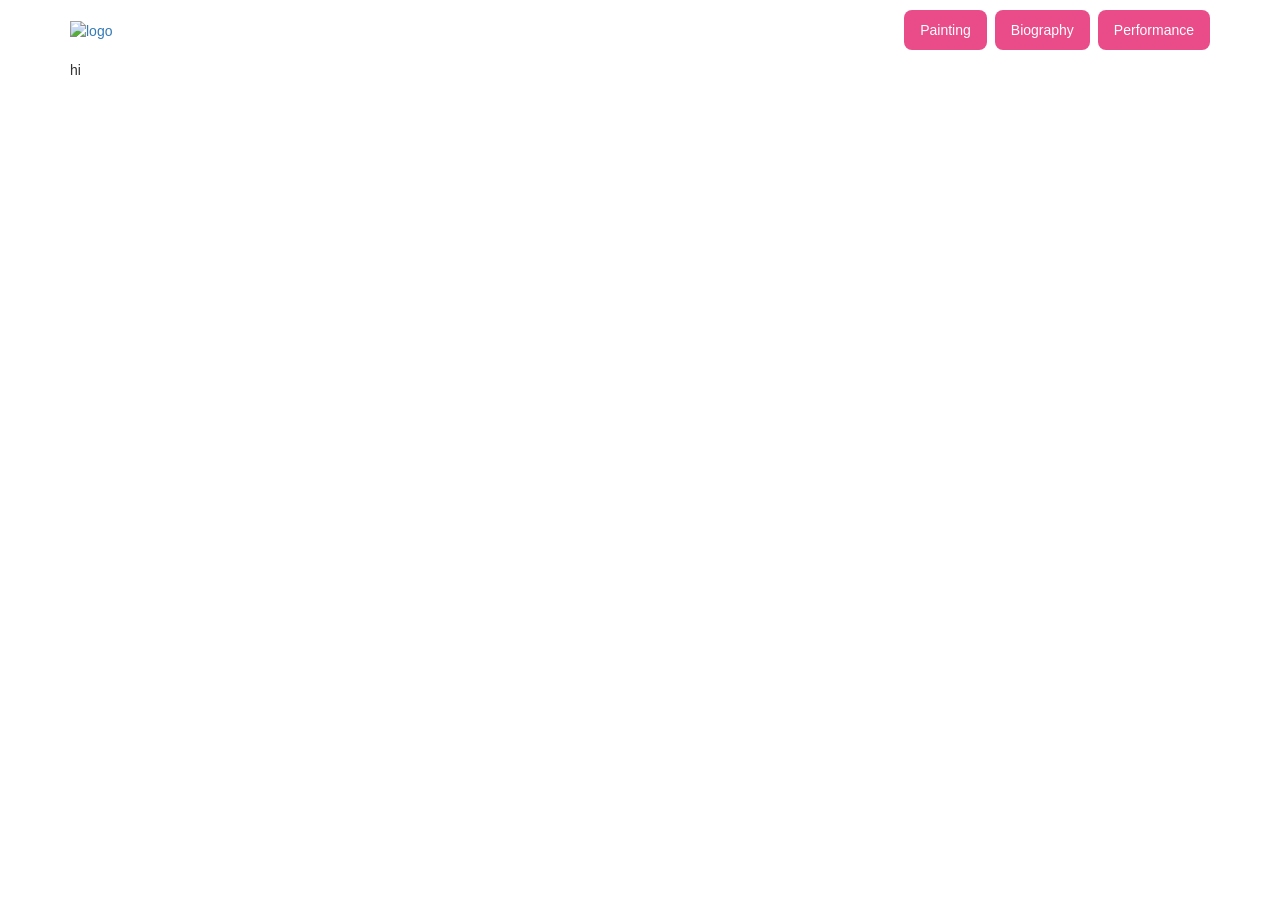
==== bio.html @ 88b63300 "Add files via upload" ====
<!DOCTYPE html>
<html lang="en">
<head>

<title>Biography</title>

<meta charset="utf-8">
<meta name="viewport" content="width=device-width, initial-scale=1">

<!-- bootstrap css -->
<link rel="stylesheet" href="https://maxcdn.bootstrapcdn.com/bootstrap/3.4.1/css/bootstrap.min.css">
<link href="main.css" rel="stylesheet" />
</head>

<body data-page="biography">

<!-- Navigation -->
<nav>
  <div class="nav">
  <div class="container">
    <div class="nav-bar">

      <!-- Logo on the left -->
      <a href="index.html" class="nav-logo">
        <img src="pictures/emma website-2.png"
             alt="logo"
             style="height:90px; width:auto;">
      </a>

      <!-- Menu toggle (mobile only) -->
      <button class="button-1 nav-toggle" id="nav-toggle"
        aria-label="Menu" aria-expanded="false" aria-controls="nav-links">
        &#9776;
      </button>

      <!-- Navigation buttons on the right -->
      <div class="nav-links" id="nav-links">
        <button class="button-1" id="painting"
          onclick="location.href='index.html'">
          Painting
        </button>

        <button class="button-1" id="biography"
          onclick="location.href='bio.html'">
          Biography
        </button>

        <button class="button-1" id="performance"
          onclick="location.href='video.html'">
          Performance
        </button>
      </div>

    </div>
  </div>
  </div>
</nav>

<!-- Biography content -->
<div class="container">
  <p>hi</p>
</div>


<script src="https://ajax.googleapis.com/ajax/libs/jquery/3.7.1/jquery.min.js"></script>

<script src="https://maxcdn.bootstrapcdn.com/bootstrap/3.4.1/js/bootstrap.min.js"></script>

<script src="floaters.js"></script>

<script src="script.js"></script>
</body>
</html>
---- main.css ----
.img {
  width: 100%;
  margin-top: 50px;
}

.nav {
  margin: 10px;
}

/* Drifting background cutouts (see floaters.js) */
.floaters {
  position: absolute; /* covers the whole page and scrolls with it */
  top: 0;
  left: 0;
  width: 100%;
  height: 100%;       /* replaced by the full page height in floaters.js */
  overflow: hidden;
  pointer-events: none;
  z-index: -1;
}

.floater {
  position: absolute;
  top: 0;
  left: 0;
  height: auto;
  will-change: transform;
  user-select: none;
  transition: filter 150ms;
}

/* Grab hand when hovering a cutout, closed hand while dragging */
html.floaters-can-grab,
html.floaters-can-grab body {
  cursor: grab;
}

html.floaters-grabbing,
html.floaters-grabbing * {
  cursor: grabbing !important;
  user-select: none;
}

/* Lift the cutout slightly while it's held */
.floater-held {
  filter: drop-shadow(0 12px 24px rgba(0, 0, 0, 0.18));
}

/* Logo left, buttons right, on one line */
.nav-bar {
  display: flex;
  align-items: center;
  justify-content: space-between;
  flex-wrap: nowrap;
  position: relative;
}

.nav-links {
  display: flex;
  gap: 8px;
  flex-shrink: 0;
}

.button-1.nav-toggle {
  display: none;
  font-size: 20px;
}

/* Mobile: collapse buttons into a dropdown */
@media (max-width: 520px) {
  /* No drifting cutouts on mobile screens */
  .floaters {
    display: none;
  }

  .button-1.nav-toggle {
    display: inline-block;
  }

  .nav-links {
    display: none;
    flex-direction: column;
    position: absolute;
    top: 100%;
    right: 0;
    z-index: 1000;
    padding: 8px;
    background-color: #FFFFFF;
    border-radius: 8px;
    box-shadow: 0 4px 12px rgba(0, 0, 0, 0.15);
  }

  .nav-links.open {
    display: flex;
  }
}

.responsive {
  max-width: 100%;
  height: auto;
}

button:disabled {
  background-color: grey;
  color: white;
  opacity: 0.7;
  cursor: default;
}

.button-1 {
  background-color: #EA4C89;
  border-radius: 8px;
  border-style: none;
  box-sizing: border-box;
  color: #FFFFFF;
  cursor: pointer;
  display: inline-block;
  font-family: "Haas Grot Text R Web", "Helvetica Neue", Helvetica, Arial, sans-serif;
  font-size: 14px;
  font-weight: 500;
  height: 40px;
  line-height: 20px;
  list-style: none;
  margin: 0;
  outline: none;
  padding: 10px 16px;
  position: relative;
  text-align: center;
  text-decoration: none;
  transition: color 100ms;
  vertical-align: baseline;
  user-select: none;
  -webkit-user-select: none;
  touch-action: manipulation;
}

.button-1:hover,
.button-1:focus {
  background-color: #F082AC;
}
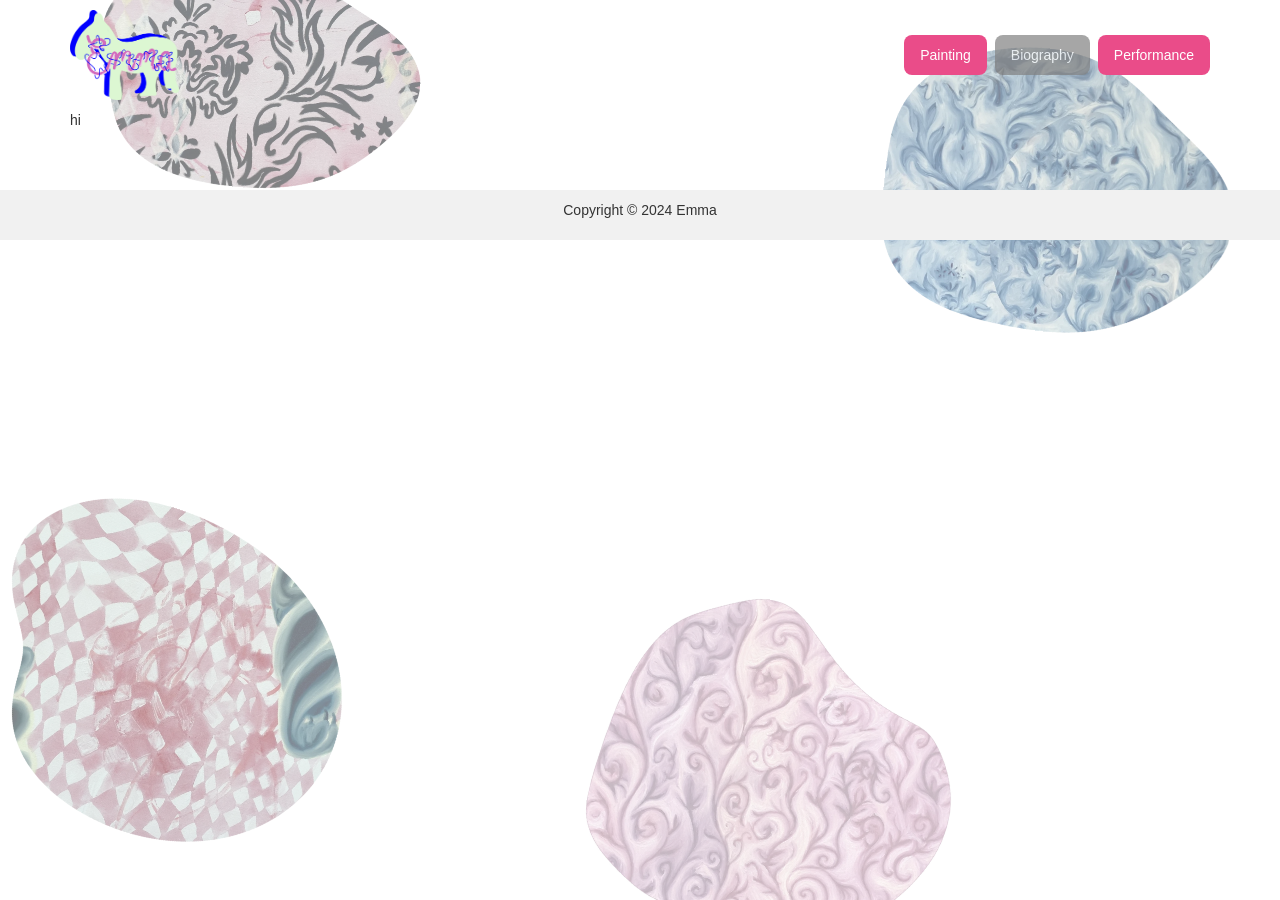
==== commit ee075728: "gallery2 for older works" ====
--- a/bio.html
+++ b/bio.html
@@ -61,6 +61,14 @@
   <p>hi</p>
 </div>
 
+<footer>
+  <div class="footer">
+    <div class="container">
+      <p>Copyright &copy; 2024 Emma</p>
+    </div>
+  </div>  
+</footer>
+
 
 <script src="https://ajax.googleapis.com/ajax/libs/jquery/3.7.1/jquery.min.js"></script>
 
--- a/main.css
+++ b/main.css
@@ -5,6 +5,13 @@
 
 .nav {
   margin: 10px;
+}
+
+.footer {
+  background-color: #f1f1f1;
+  padding: 10px 0;
+  text-align: center;
+  margin-top: 50px;
 }
 
 /* Drifting background cutouts (see floaters.js) */
@@ -100,6 +107,11 @@
   height: auto;
 }
 
+/* Paintings in the gallery (built by paintings.js) */
+.painting {
+  width: 500px;
+}
+
 button:disabled {
   background-color: grey;
   color: white;
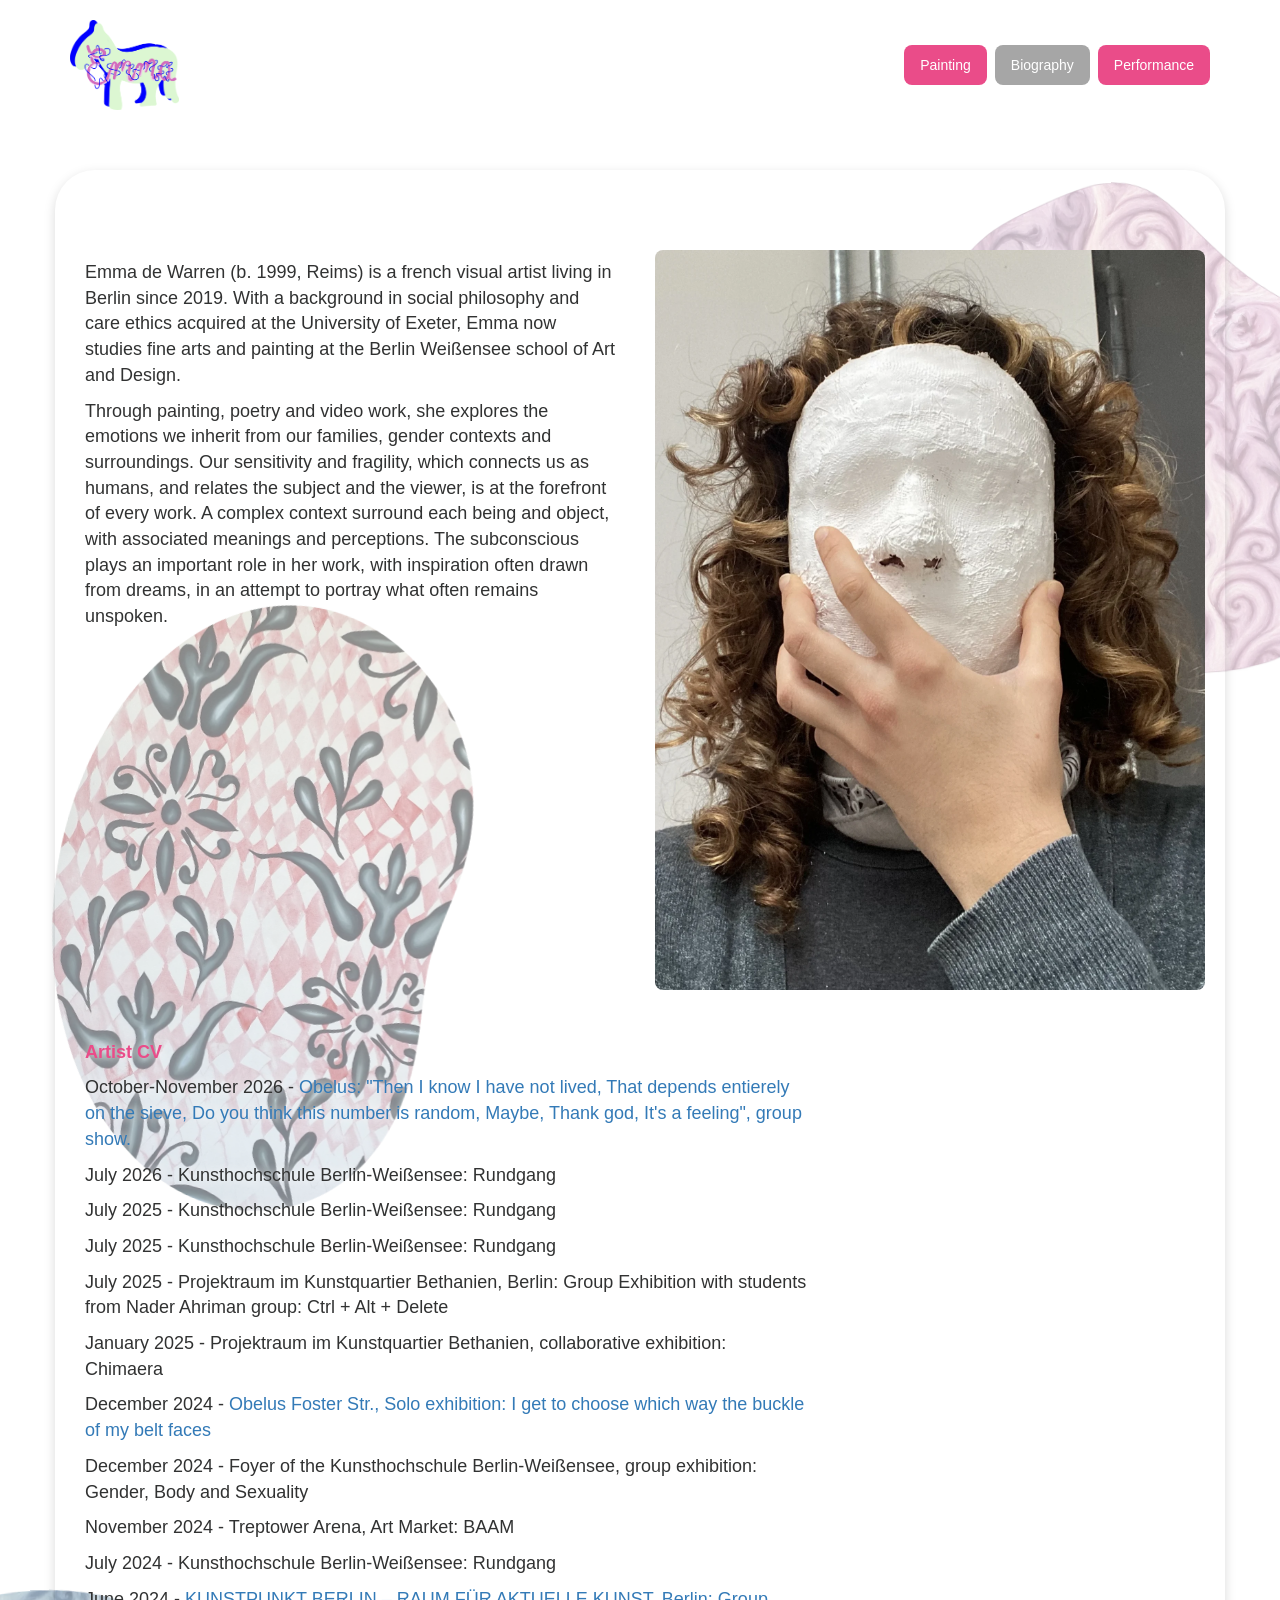
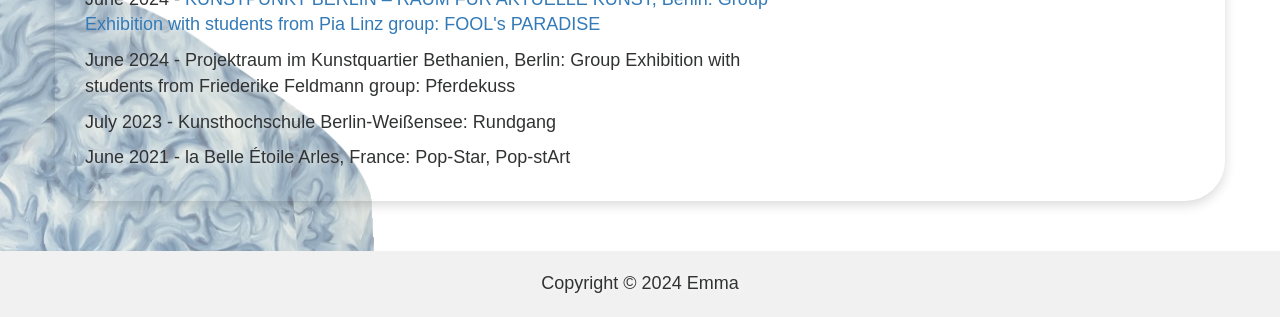
==== commit 49b0072b: "new images, new bio" ====
--- a/bio.html
+++ b/bio.html
@@ -57,9 +57,69 @@
 </nav>
 
 <!-- Biography content -->
-<div class="container">
-  <p>hi</p>
+<div class="container background-container" style="margin-top: 60px; padding: 20px; border-radius: 40px; box-shadow: 0 4px 12px rgba(0, 0, 0, 0.15);">
+<div class="row">
+  <div class="col-md-6" style="margin-top: 60px;">
+    <p style="color: rgb(49, 50, 50); text-align: justify-left;">
+        Emma de Warren (b. 1999, Reims) is a french visual artist living in Berlin since 2019. With a background in social philosophy 
+        and care ethics acquired at the University of Exeter, 
+        Emma now studies fine arts and painting at the Berlin Weißensee school of Art and Design. 
+    </p>
+    <p style="color: rgb(49, 50, 50); text-align: justify-left; margin-top: 10px;">
+    Through painting, poetry and video work, she explores the emotions we inherit from our families, gender contexts and surroundings. 
+    Our sensitivity and fragility, which connects us as humans, and relates the subject and the viewer, is at the forefront of every work. 
+    A complex context surround each being and object, with associated meanings and perceptions. The subconscious plays an important role in her work, 
+    with inspiration often drawn from dreams, in an attempt to portray what often remains unspoken.
+    </p>
+  </div>
+  <div class="col-md-6" style="margin-top: 60px;">
+    <img src="pictures/me-1600.webp" alt="Emma de Warren" style="width: 100%; height: auto; border-radius: 8px;">
 </div>
+</div>
+
+<div class="row" style="margin-top: 40px;">
+  <div class="col-md-8">
+    <p style="color: #EA4C89; font-weight: bold;"> Artist CV</p>
+    <p style="color: rgb(49, 50, 50); text-align: justify-left;">
+      October-November 2026 - <a href="https://www.contemporaryartlibrary.org/venue/obelus-16117">Obelus: "Then I know I have not lived, That depends entierely on the sieve, Do you think this number is random, Maybe, Thank god, It's a feeling", group show.</a></p>
+    <p style="color: rgb(49, 50, 50); text-align: justify-left;">July 2026 - Kunsthochschule Berlin-Weißensee: Rundgang</p>
+    <p style="color: rgb(49, 50, 50); text-align: justify-left;">July 2025 - Kunsthochschule Berlin-Weißensee: Rundgang
+    </p>
+    <p style="color: rgb(49, 50, 50); text-align: justify-left;">July 2025 - Kunsthochschule Berlin-Weißensee: Rundgang
+    </p>
+    <p style="color: rgb(49, 50, 50); text-align: justify-left;">July 2025 - Projektraum im Kunstquartier Bethanien, Berlin: Group Exhibition with students from Nader Ahriman group: Ctrl + Alt + Delete
+<p style="color: rgb(49, 50, 50); text-align: justify-left;">
+January 2025 - Projektraum im Kunstquartier Bethanien, collaborative exhibition: Chimaera
+</p>
+<p style="color: rgb(49, 50, 50); text-align: justify-left;">
+December 2024 - <a href="https://www.contemporaryartlibrary.org/project/emma-de-warren-at-obelus-1-berlin-53613"> Obelus Foster Str., Solo exhibition: I get to choose which way the buckle of my belt faces  </a>
+</p>
+<p style="color: rgb(49, 50, 50); text-align: justify-left;">
+December 2024 - Foyer of the Kunsthochschule Berlin-Weißensee, group exhibition: Gender, Body and Sexuality
+</p>
+<p style="color: rgb(49, 50, 50); text-align: justify-left;">
+November 2024 - Treptower Arena, Art Market: BAAM
+</p>
+<p style="color: rgb(49, 50, 50); text-align: justify-left;">
+July 2024 - Kunsthochschule Berlin-Weißensee: Rundgang
+</p>
+<p style="color: rgb(49, 50, 50); text-align: justify-left;">
+June 2024 - <a href="https://foolsparadise.info/emma-de-warren">KUNSTPUNKT BERLIN – RAUM FÜR AKTUELLE KUNST, Berlin: Group Exhibition with students from Pia Linz group: FOOL's PARADISE</a>
+</p>
+<p style="color: rgb(49, 50, 50); text-align: justify-left;">
+June 2024 - Projektraum im Kunstquartier Bethanien, Berlin: Group Exhibition with students from Friederike Feldmann group: Pferdekuss
+</p>
+<p style="color: rgb(49, 50, 50); text-align: justify-left;">
+July 2023 - Kunsthochschule Berlin-Weißensee: Rundgang
+</p>
+<p style="color: rgb(49, 50, 50); text-align: justify-left;">
+June 2021 - la Belle Étoile Arles, France: Pop-Star, Pop-stArt
+    </p>
+  </div>
+
+</div>
+</div>
+
 
 <footer>
   <div class="footer">
@@ -68,7 +128,6 @@
     </div>
   </div>  
 </footer>
-
 
 <script src="https://ajax.googleapis.com/ajax/libs/jquery/3.7.1/jquery.min.js"></script>
 
--- a/main.css
+++ b/main.css
@@ -1,10 +1,25 @@
 .img {
   width: 100%;
-  margin-top: 50px;
+  margin-top: 20px;
+  margin-bottom: 20px;
 }
 
 .nav {
+  margin: 20px;
+}
+
+p {
   margin: 10px;
+  font-size: 18px;
+  font-family: Tahoma, sans-serif;
+  text-shadow: 1px 0 10px rgb(255, 255, 255);
+  color: rgb(49, 50, 50)
+}
+
+h2 {
+  margin-top: 20px;
+  font-size: 34px;
+  font-family: Tahoma, sans-serif;
 }
 
 .footer {
@@ -108,6 +123,10 @@
 }
 
 /* Paintings in the gallery (built by paintings.js) */
+#gallery {
+  padding: 30px 30px;
+}
+
 .painting {
   width: 500px;
 }
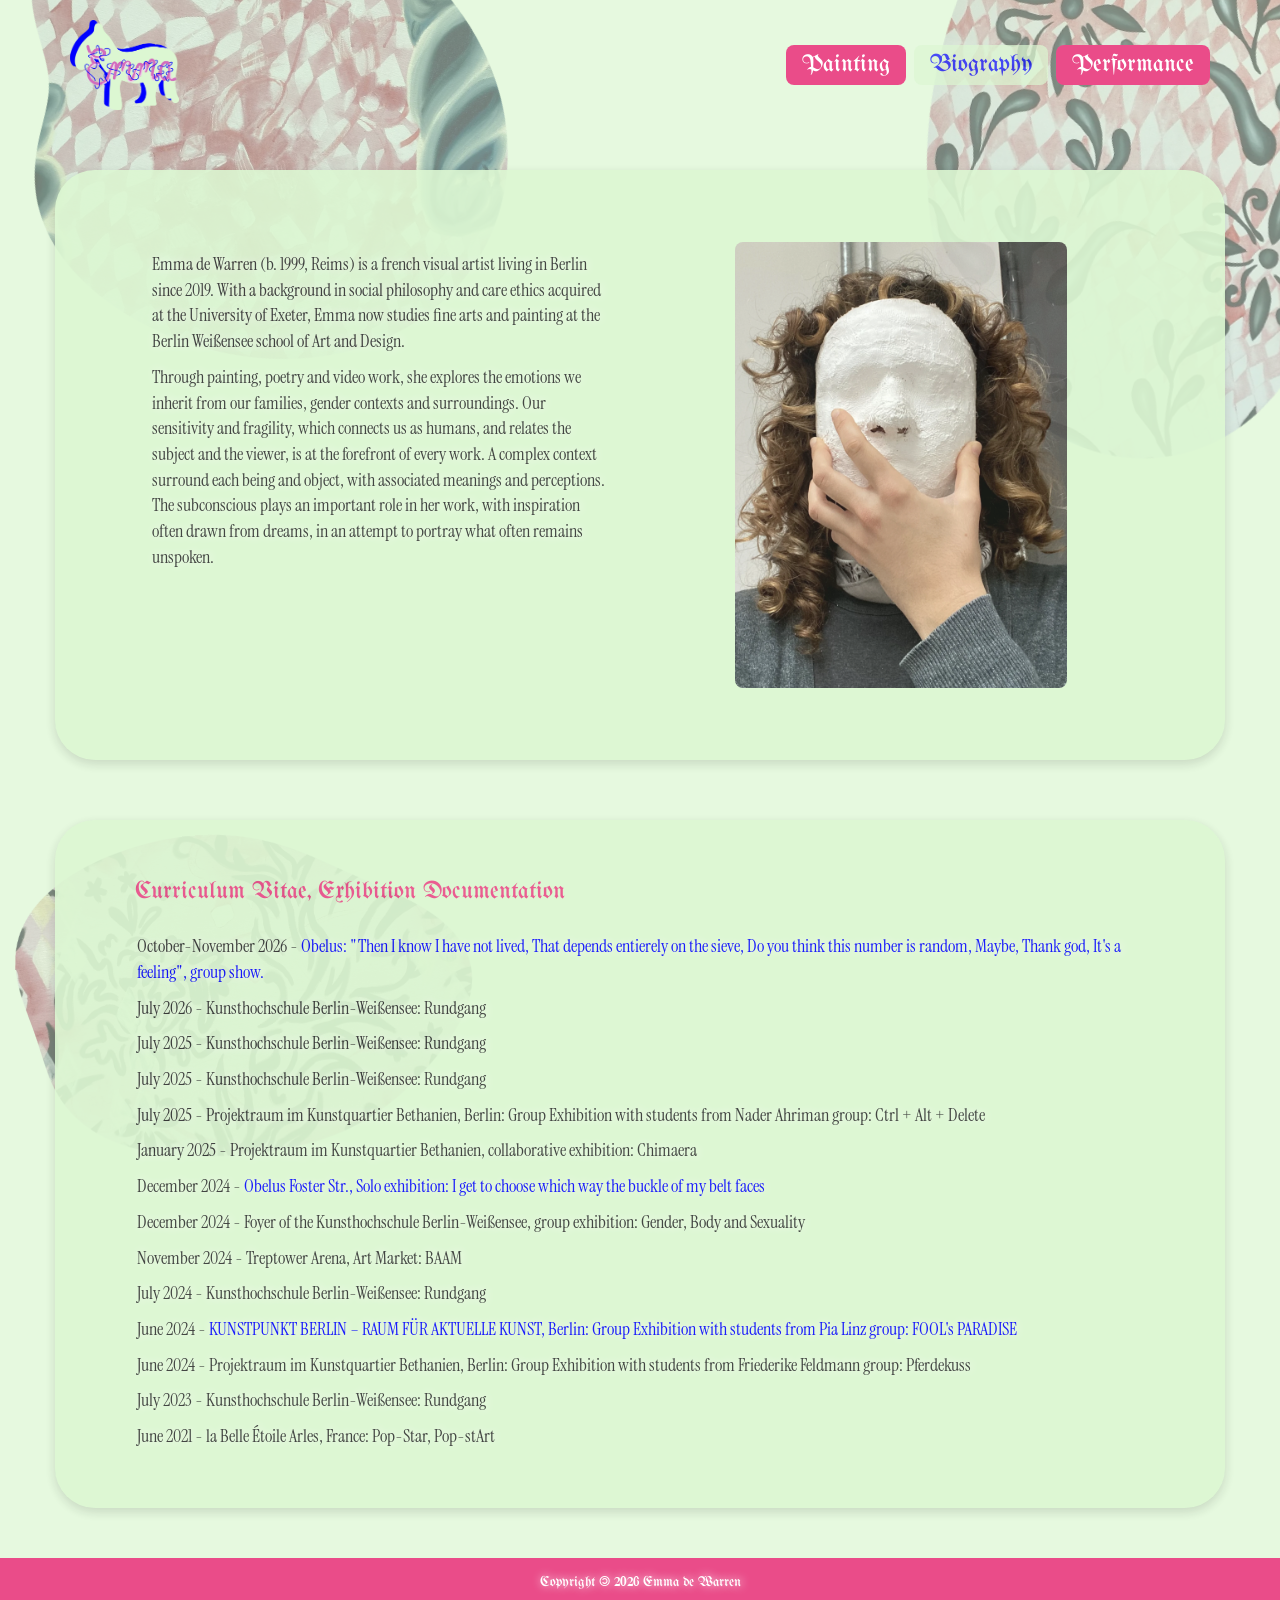
==== commit acfaa847: "new backgorunds" ====
--- a/bio.html
+++ b/bio.html
@@ -10,12 +10,12 @@
 <!-- bootstrap css -->
 <link rel="stylesheet" href="https://maxcdn.bootstrapcdn.com/bootstrap/3.4.1/css/bootstrap.min.css">
 <link href="main.css" rel="stylesheet" />
+<link rel="preconnect" href="https://fonts.googleapis.com">
+<link rel="preconnect" href="https://fonts.gstatic.com" crossorigin>
+<link href="https://fonts.googleapis.com/css2?family=Instrument+Serif:ital@0;1&family=UnifrakturMaguntia&display=swap" rel="stylesheet">
 </head>
-
 <body data-page="biography">
-
 <!-- Navigation -->
-<nav>
   <div class="nav">
   <div class="container">
     <div class="nav-bar">
@@ -57,29 +57,31 @@
 </nav>
 
 <!-- Biography content -->
-<div class="container background-container" style="margin-top: 60px; padding: 20px; border-radius: 40px; box-shadow: 0 4px 12px rgba(0, 0, 0, 0.15);">
-<div class="row">
-  <div class="col-md-6" style="margin-top: 60px;">
-    <p style="color: rgb(49, 50, 50); text-align: justify-left;">
+<div class="container background-container" style="margin-top: 60px; border-radius: 40px; box-shadow: 0 4px 12px rgba(0, 0, 0, 0.15); background-color: #DCF7D2; opacity: 0.9;">
+<div class="bio-intro">
+  <div class="bio-copy">
+    <p style="color: rgb(49, 50, 50);">
         Emma de Warren (b. 1999, Reims) is a french visual artist living in Berlin since 2019. With a background in social philosophy 
         and care ethics acquired at the University of Exeter, 
         Emma now studies fine arts and painting at the Berlin Weißensee school of Art and Design. 
     </p>
-    <p style="color: rgb(49, 50, 50); text-align: justify-left; margin-top: 10px;">
+    <p style="color: rgb(49, 50, 50);">
     Through painting, poetry and video work, she explores the emotions we inherit from our families, gender contexts and surroundings. 
     Our sensitivity and fragility, which connects us as humans, and relates the subject and the viewer, is at the forefront of every work. 
     A complex context surround each being and object, with associated meanings and perceptions. The subconscious plays an important role in her work, 
     with inspiration often drawn from dreams, in an attempt to portray what often remains unspoken.
     </p>
   </div>
-  <div class="col-md-6" style="margin-top: 60px;">
-    <img src="pictures/me-1600.webp" alt="Emma de Warren" style="width: 100%; height: auto; border-radius: 8px;">
+  <div class="bio-photo">
+    <img src="pictures/me-1600.webp" alt="Emma de Warren">
+  </div>
 </div>
 </div>
 
+<div class="container background-container" style="margin-top: 60px; border-radius: 40px; box-shadow: 0 4px 12px rgba(0, 0, 0, 0.15); background-color: #DCF7D2; opacity: 0.9;">
 <div class="row" style="margin-top: 40px;">
-  <div class="col-md-8">
-    <p style="color: #EA4C89; font-weight: bold;"> Artist CV</p>
+  <div class="bio-cv">
+    <p2 style="color: #EA4C89; font-size: 24px"> Curriculum Vitae, Exhibition Documentation</p2>
     <p style="color: rgb(49, 50, 50); text-align: justify-left;">
       October-November 2026 - <a href="https://www.contemporaryartlibrary.org/venue/obelus-16117">Obelus: "Then I know I have not lived, That depends entierely on the sieve, Do you think this number is random, Maybe, Thank god, It's a feeling", group show.</a></p>
     <p style="color: rgb(49, 50, 50); text-align: justify-left;">July 2026 - Kunsthochschule Berlin-Weißensee: Rundgang</p>
@@ -116,17 +118,15 @@
 June 2021 - la Belle Étoile Arles, France: Pop-Star, Pop-stArt
     </p>
   </div>
-
-</div>
+ </div> 
+</div> 
 </div>
 
 
-<footer>
-  <div class="footer">
-    <div class="container">
-      <p>Copyright &copy; 2024 Emma</p>
-    </div>
-  </div>  
+<footer class="footer2">
+  <div class="container">
+    <p class="footer2-text">Copyright &copy; 2026 Emma de Warren</p>
+  </div>
 </footer>
 
 <script src="https://ajax.googleapis.com/ajax/libs/jquery/3.7.1/jquery.min.js"></script>
--- a/main.css
+++ b/main.css
@@ -8,10 +8,33 @@
   margin: 20px;
 }
 
+
+p,
+h1,
+h2,
+h3,
+h4,
+h5,
+h6 {
+  font-family: "Instrument Serif", sans-serif;
+  font-optical-sizing: auto;
+  font-style: normal;
+}
+
+p2,
+.footer2-text {
+  font-family: "UnifrakturMaguntia", cursive;
+  font-optical-sizing: auto;
+  font-style: normal;
+}
+
+a {
+  color: #0505FE;
+}
+
 p {
   margin: 10px;
   font-size: 18px;
-  font-family: Tahoma, sans-serif;
   text-shadow: 1px 0 10px rgb(255, 255, 255);
   color: rgb(49, 50, 50)
 }
@@ -19,14 +42,113 @@
 h2 {
   margin-top: 20px;
   font-size: 34px;
-  font-family: Tahoma, sans-serif;
 }
 
 .footer {
-  background-color: #f1f1f1;
+  background-color: #DCF7D2;
   padding: 10px 0;
   text-align: center;
   margin-top: 50px;
+  min-height: 50px;
+  box-sizing: border-box;
+  display: flex;
+  align-items: center;
+  justify-content: center;
+}
+
+.footer2 {
+  background-color: #EA4C89;
+  padding: 10px 0;
+  text-align: center;
+  margin-top: 50px;
+  min-height: 50px;
+  box-sizing: border-box;
+  display: flex;
+  align-items: center;
+  justify-content: center;
+}
+
+body {
+  background-color: rgba(220, 247, 210, 0.7);
+}
+
+.footer2-text {
+  margin: 0;
+  color: #FFFFFF;
+  font-size: 14px;
+}
+
+.bio-intro {
+  display: grid;
+  grid-template-columns: repeat(2, minmax(0, 1fr));
+  align-items: start;
+  gap: 48px;
+  padding: 72px;
+}
+
+.bio-cv {
+  padding: 0 72px 48px;
+}
+
+.bio-cv > p2 {
+  display: block;
+  width: 100%;
+  box-sizing: border-box;
+  margin: 0;
+  padding: 8px ;
+  text-align: left;
+  line-height: 2;
+}
+
+.bio-cv > p:first-child {
+  margin-bottom: 16px;
+  padding-bottom: 12px;
+}
+
+@media (max-width: 991px) {
+  .bio-cv {
+    padding: 0 32px 40px;
+  }
+}
+
+@media (max-width: 520px) {
+  .bio-cv {
+    padding: 0 20px 32px;
+  }
+}
+
+.bio-copy p {
+  text-align: start, top;
+}
+
+.bio-photo {
+  display: flex;
+  justify-content: center;
+}
+
+.bio-photo img {
+  width: 70%;
+  max-width: 420px;
+  height: auto;
+  border-radius: 8px;
+}
+
+@media (max-width: 991px) {
+  .bio-intro {
+    grid-template-columns: 1fr;
+    gap: 32px;
+    padding: 40px 32px;
+  }
+
+  .bio-photo img {
+    width: 80%;
+  }
+}
+
+@media (max-width: 520px) {
+  .bio-intro {
+    padding: 32px 20px;
+  }
 }
 
 /* Drifting background cutouts (see floaters.js) */
@@ -131,9 +253,73 @@
   width: 500px;
 }
 
+.painting-item {
+  display: flex;
+  flex-direction: column;
+}
+
+.painting-item .img {
+  flex: 0 0 auto;
+  width: 500px;
+  order: 0;
+}
+
+.painting-caption {
+  width: 500px;
+  max-width: 100%;
+  margin-bottom: 0;
+  order: 1;
+  font-family: "Instrument Serif", sans-serif;
+  font-size: 16px;
+  line-height: 1.5;
+  color: rgb(49, 50, 50);
+  text-shadow: 1px 0 10px rgb(255, 255, 255);
+}
+
+.painting-even {
+  align-items: flex-start;
+}
+
+.painting-odd {
+  align-items: flex-end;
+}
+
+.painting-odd .painting-caption {
+  text-align: right;
+}
+
+@media (max-width: 767px) {
+  .painting-item,
+  .painting-even,
+  .painting-odd {
+    flex-direction: column;
+    width: 100%;
+    min-width: 0;
+    align-items: stretch;
+    box-sizing: border-box;
+  }
+
+  .painting-item .img {
+    flex-basis: auto;
+    width: 100%;
+    margin-bottom: 0;
+  }
+
+  .painting-caption,
+  .painting-odd .painting-caption {
+    width: 100%;
+    max-width: 100%;
+    margin-top: 5px;
+    margin-bottom: 20px;
+    text-align: left;
+    overflow-wrap: anywhere;
+    box-sizing: border-box;
+  }
+}
+
 button:disabled {
-  background-color: grey;
-  color: white;
+  background-color: #DCF7D2;
+  color: #0505FE;
   opacity: 0.7;
   cursor: default;
 }
@@ -146,9 +332,9 @@
   color: #FFFFFF;
   cursor: pointer;
   display: inline-block;
-  font-family: "Haas Grot Text R Web", "Helvetica Neue", Helvetica, Arial, sans-serif;
-  font-size: 14px;
-  font-weight: 500;
+  font-family: "UnifrakturMaguntia", cursive;
+  font-size: 24px;
+  font-weight: 400;
   height: 40px;
   line-height: 20px;
   list-style: none;
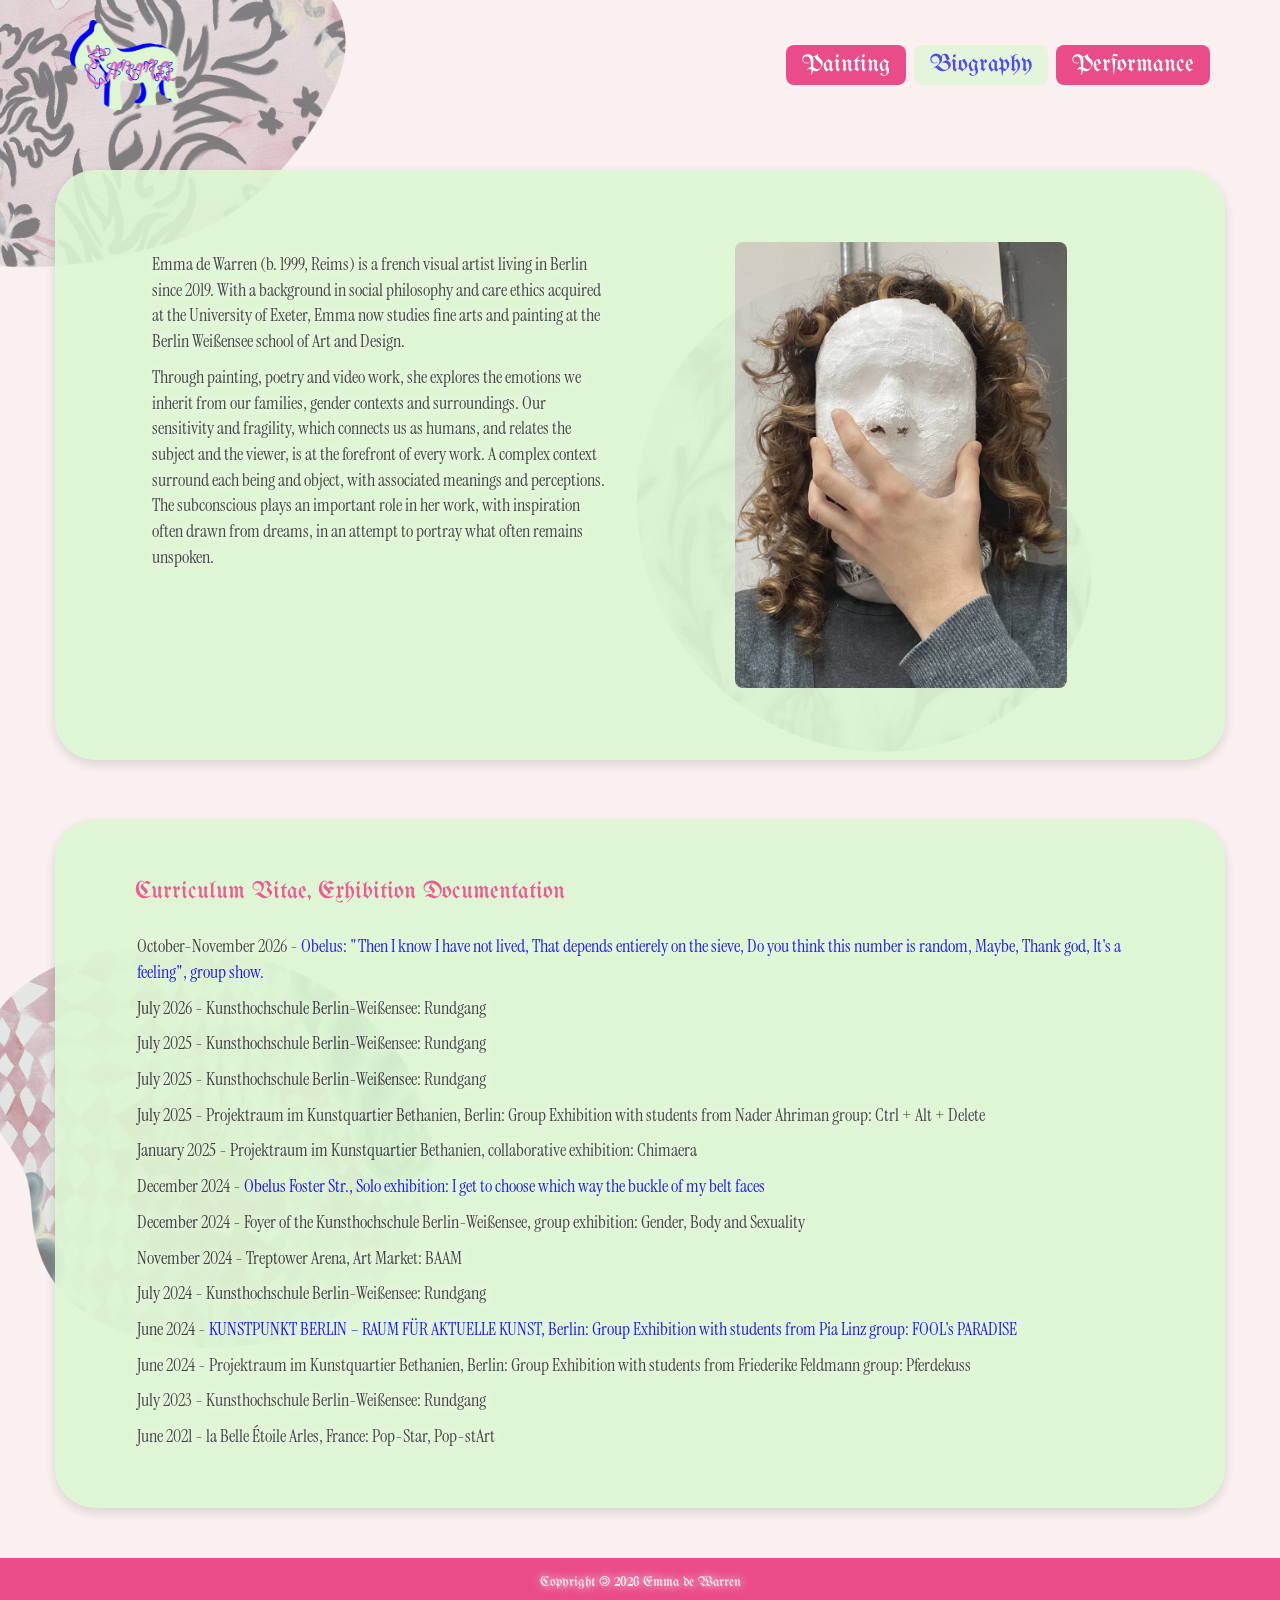
==== commit ebd6c1cd: "background on bio" ====
--- a/bio.html
+++ b/bio.html
@@ -14,7 +14,7 @@
 <link rel="preconnect" href="https://fonts.gstatic.com" crossorigin>
 <link href="https://fonts.googleapis.com/css2?family=Instrument+Serif:ital@0;1&family=UnifrakturMaguntia&display=swap" rel="stylesheet">
 </head>
-<body data-page="biography">
+<body data-page="biography" style="background-color: rgba(250, 234, 234, 0.7);">
 <!-- Navigation -->
   <div class="nav">
   <div class="container">
@@ -125,7 +125,7 @@
 
 <footer class="footer2">
   <div class="container">
-    <p class="footer2-text">Copyright &copy; 2026 Emma de Warren</p>
+    <p class="footer2-text" style="color: #FAEAEA">Copyright &copy; 2026 Emma de Warren</p>
   </div>
 </footer>
 
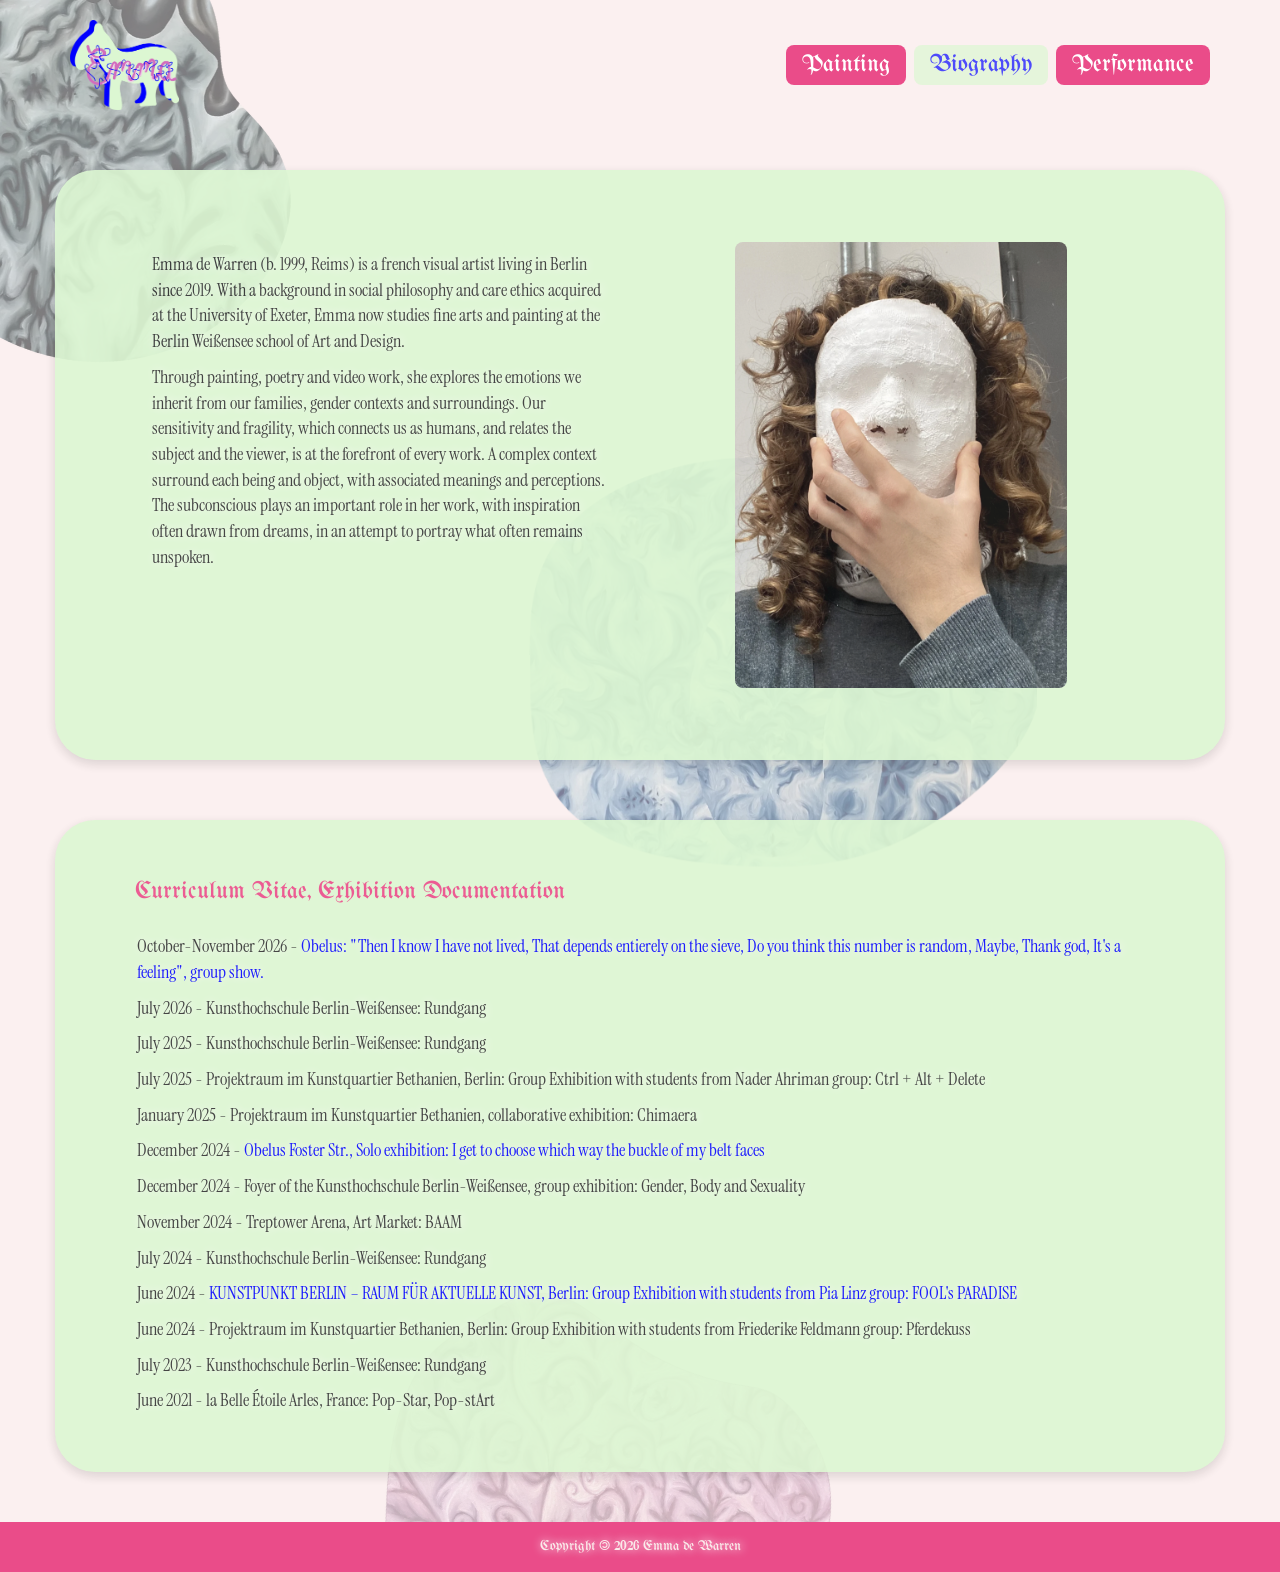
==== commit b445f08d: "new pics" ====
--- a/bio.html
+++ b/bio.html
@@ -87,8 +87,6 @@
     <p style="color: rgb(49, 50, 50); text-align: justify-left;">July 2026 - Kunsthochschule Berlin-Weißensee: Rundgang</p>
     <p style="color: rgb(49, 50, 50); text-align: justify-left;">July 2025 - Kunsthochschule Berlin-Weißensee: Rundgang
     </p>
-    <p style="color: rgb(49, 50, 50); text-align: justify-left;">July 2025 - Kunsthochschule Berlin-Weißensee: Rundgang
-    </p>
     <p style="color: rgb(49, 50, 50); text-align: justify-left;">July 2025 - Projektraum im Kunstquartier Bethanien, Berlin: Group Exhibition with students from Nader Ahriman group: Ctrl + Alt + Delete
 <p style="color: rgb(49, 50, 50); text-align: justify-left;">
 January 2025 - Projektraum im Kunstquartier Bethanien, collaborative exhibition: Chimaera
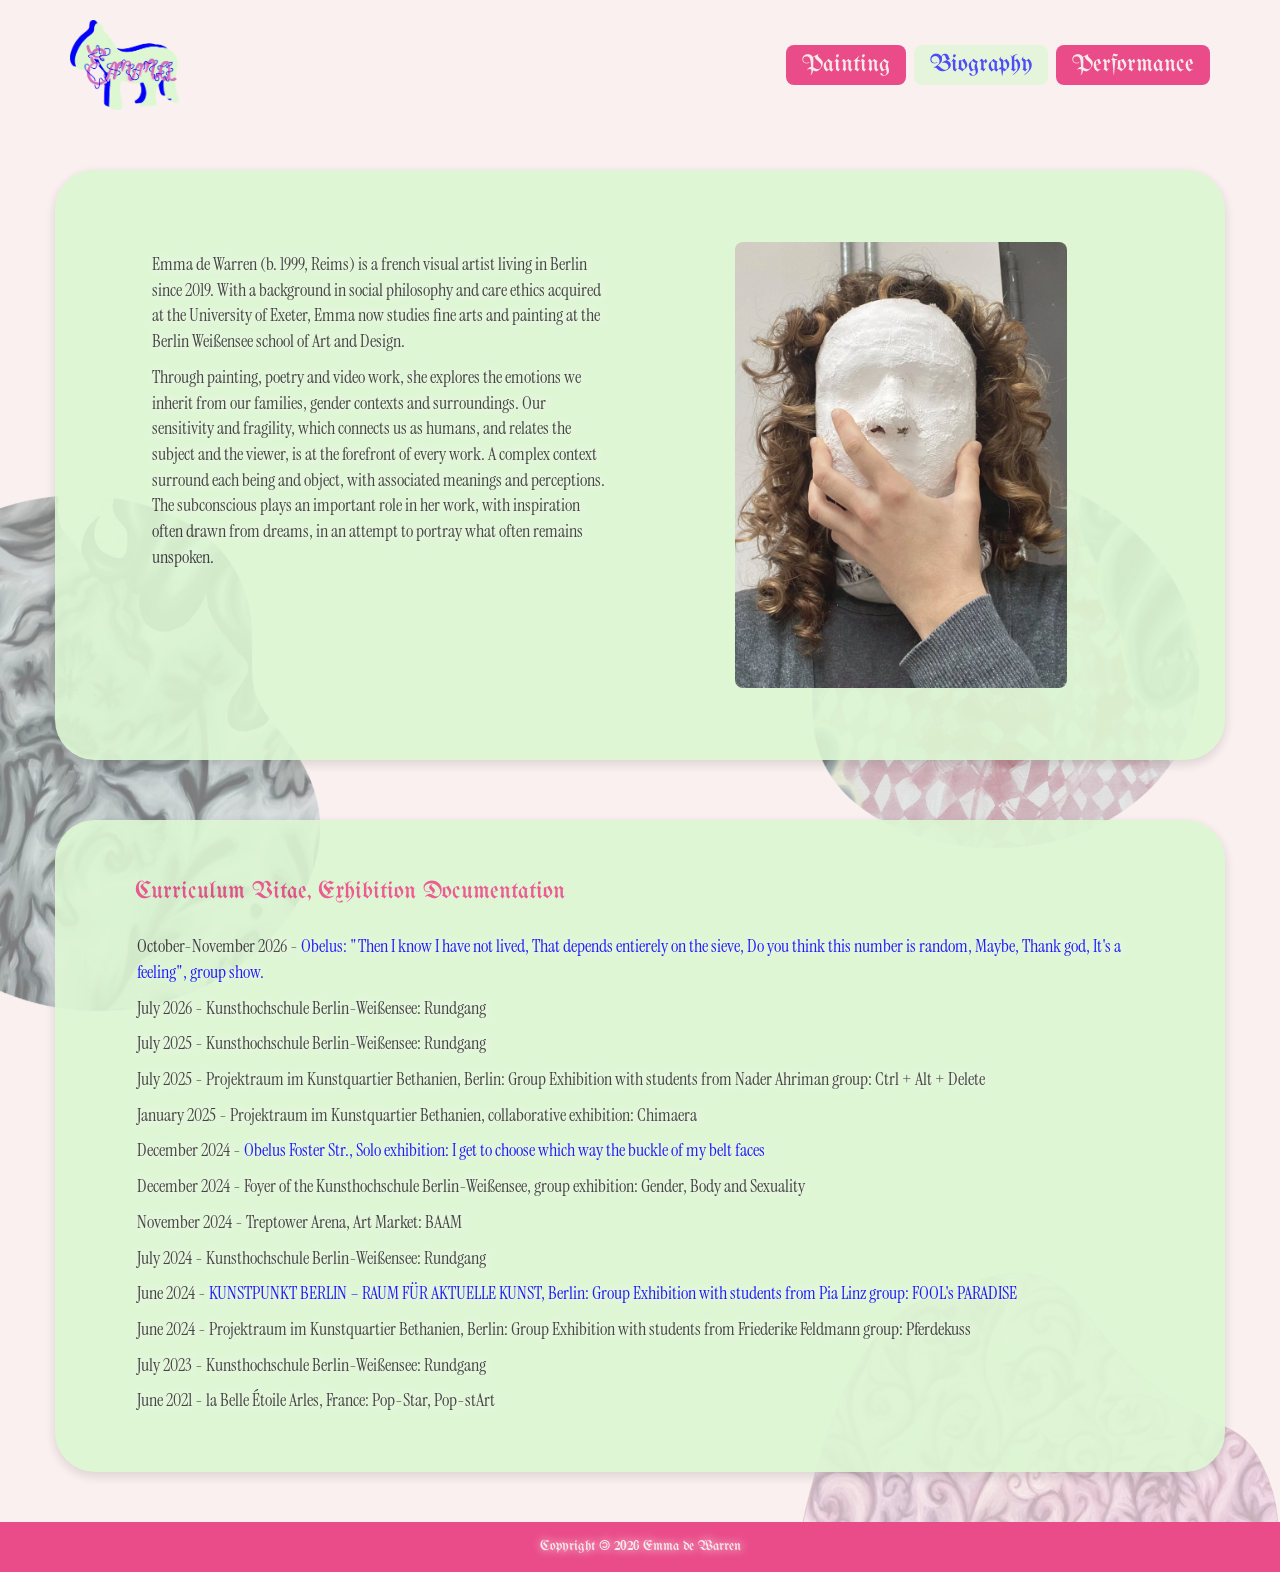
==== commit a6bc68e1: "updates" ====
--- a/bio.html
+++ b/bio.html
@@ -23,8 +23,7 @@
       <!-- Logo on the left -->
       <a href="index.html" class="nav-logo">
         <img src="pictures/emma website-2.png"
-             alt="logo"
-             style="height:90px; width:auto;">
+             alt="logo">
       </a>
 
       <!-- Menu toggle (mobile only) -->
--- a/main.css
+++ b/main.css
@@ -74,7 +74,7 @@
 
 .footer2-text {
   margin: 0;
-  color: #FFFFFF;
+  color: #FAEAEA;
   font-size: 14px;
 }
 
@@ -205,6 +205,11 @@
   flex-shrink: 0;
 }
 
+.nav-logo img {
+  height: 90px;
+  width: auto;
+}
+
 .button-1.nav-toggle {
   display: none;
   font-size: 20px;
@@ -219,6 +224,10 @@
 
   .button-1.nav-toggle {
     display: inline-block;
+  }
+
+  .nav-logo img {
+    height: 72px;
   }
 
   .nav-links {
@@ -229,7 +238,7 @@
     right: 0;
     z-index: 1000;
     padding: 8px;
-    background-color: #FFFFFF;
+    background-color: rgba(250, 234, 234, 0.5);
     border-radius: 8px;
     box-shadow: 0 4px 12px rgba(0, 0, 0, 0.15);
   }
@@ -245,12 +254,14 @@
 }
 
 /* Paintings in the gallery (built by paintings.js) */
-#gallery {
-  padding: 30px 30px;
+#gallery,
+#gallery2 {
+  padding: 30px;
 }
 
 .painting {
   width: 500px;
+  border-radius: 8px;
 }
 
 .painting-item {
@@ -265,8 +276,6 @@
 }
 
 .painting-caption {
-  width: 500px;
-  max-width: 100%;
   margin-bottom: 0;
   order: 1;
   font-family: "Instrument Serif", sans-serif;
@@ -329,7 +338,7 @@
   border-radius: 8px;
   border-style: none;
   box-sizing: border-box;
-  color: #FFFFFF;
+  color: #FAEAEA;
   cursor: pointer;
   display: inline-block;
   font-family: "UnifrakturMaguntia", cursive;
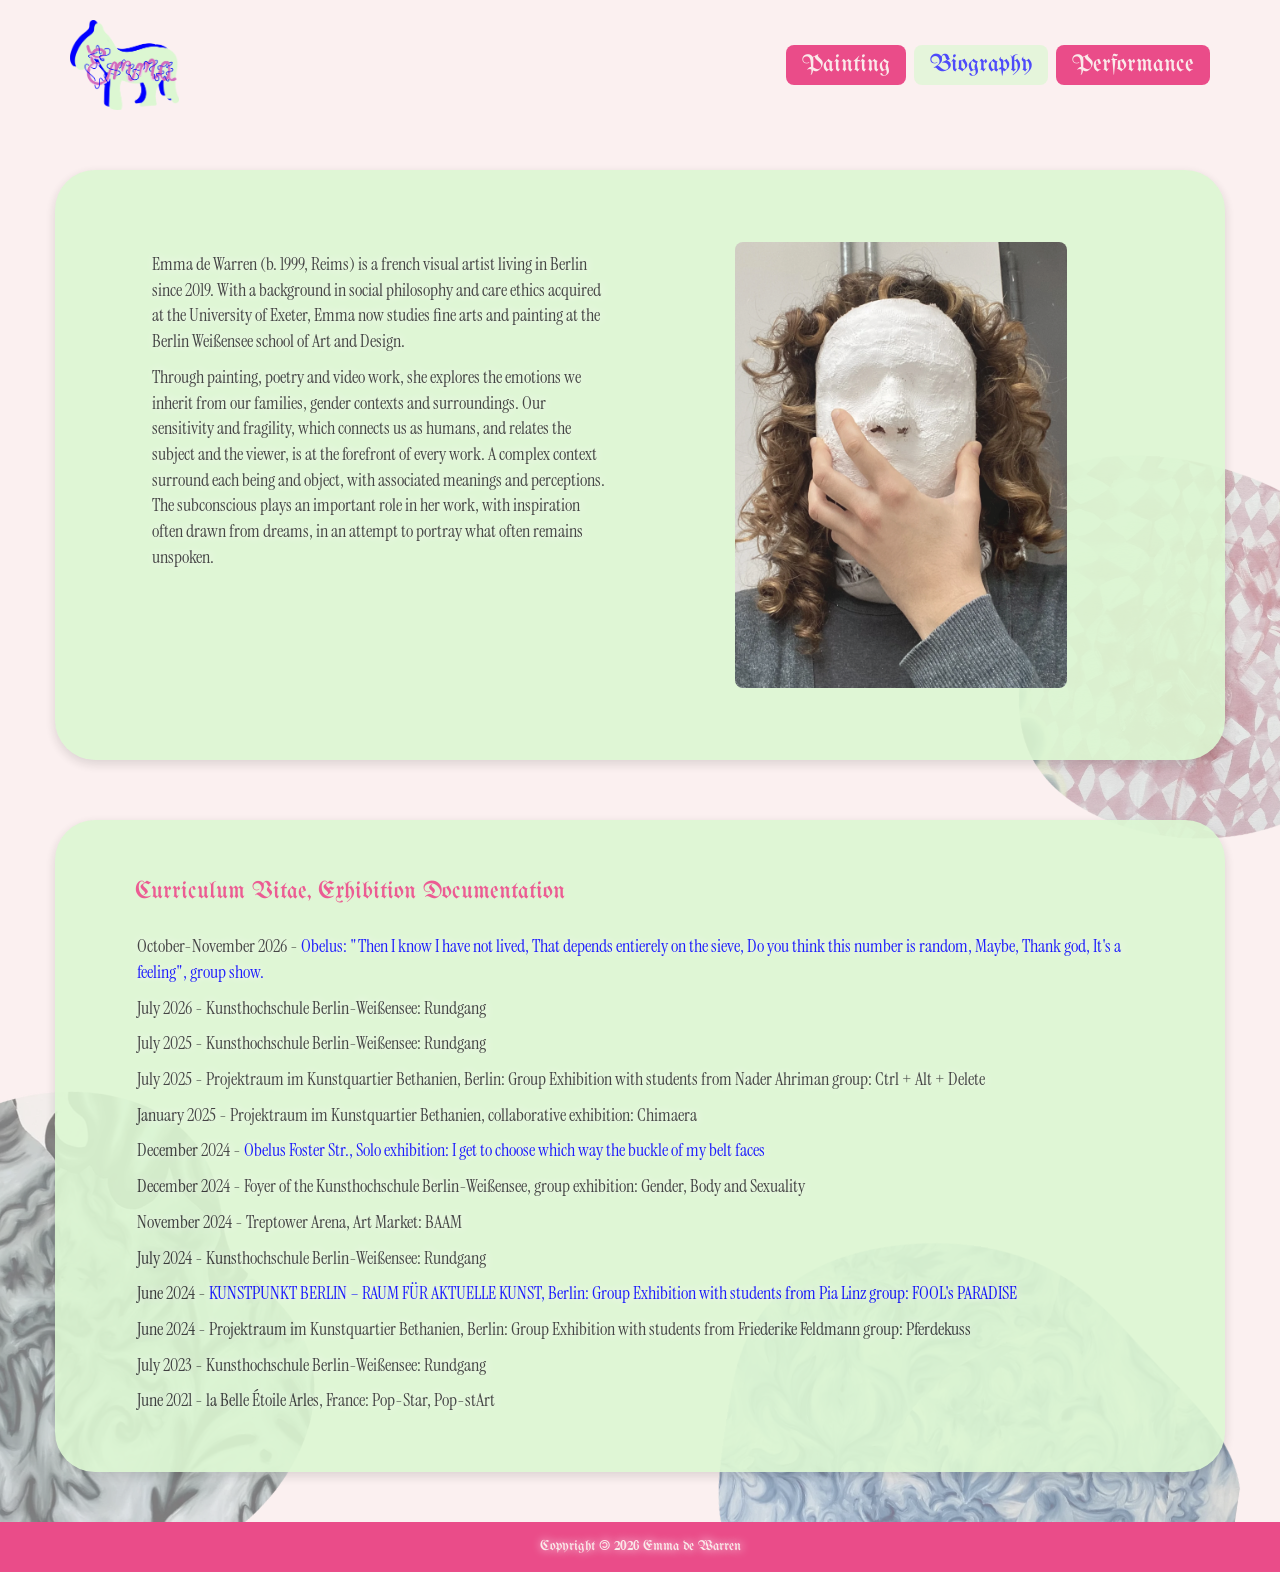
==== commit 55e369e0: "small screen adaptability" ====
--- a/bio.html
+++ b/bio.html
@@ -56,7 +56,7 @@
 </nav>
 
 <!-- Biography content -->
-<div class="container background-container" style="margin-top: 60px; border-radius: 40px; box-shadow: 0 4px 12px rgba(0, 0, 0, 0.15); background-color: #DCF7D2; opacity: 0.9;">
+<div class="container background-container page-start" style="border-radius: 40px; box-shadow: 0 4px 12px rgba(0, 0, 0, 0.15); background-color: #DCF7D2; opacity: 0.9;">
 <div class="bio-intro">
   <div class="bio-copy">
     <p style="color: rgb(49, 50, 50);">
--- a/main.css
+++ b/main.css
@@ -210,16 +210,19 @@
   width: auto;
 }
 
+.page-start {
+  margin-top: 60px;
+}
+
 .button-1.nav-toggle {
   display: none;
   font-size: 20px;
 }
 
 /* Mobile: collapse buttons into a dropdown */
-@media (max-width: 520px) {
-  /* No drifting cutouts on mobile screens */
-  .floaters {
-    display: none;
+@media (max-width: 630px) {
+  .page-start {
+    margin-top: 24px;
   }
 
   .button-1.nav-toggle {
@@ -227,7 +230,7 @@
   }
 
   .nav-logo img {
-    height: 72px;
+    height: 80px;
   }
 
   .nav-links {
